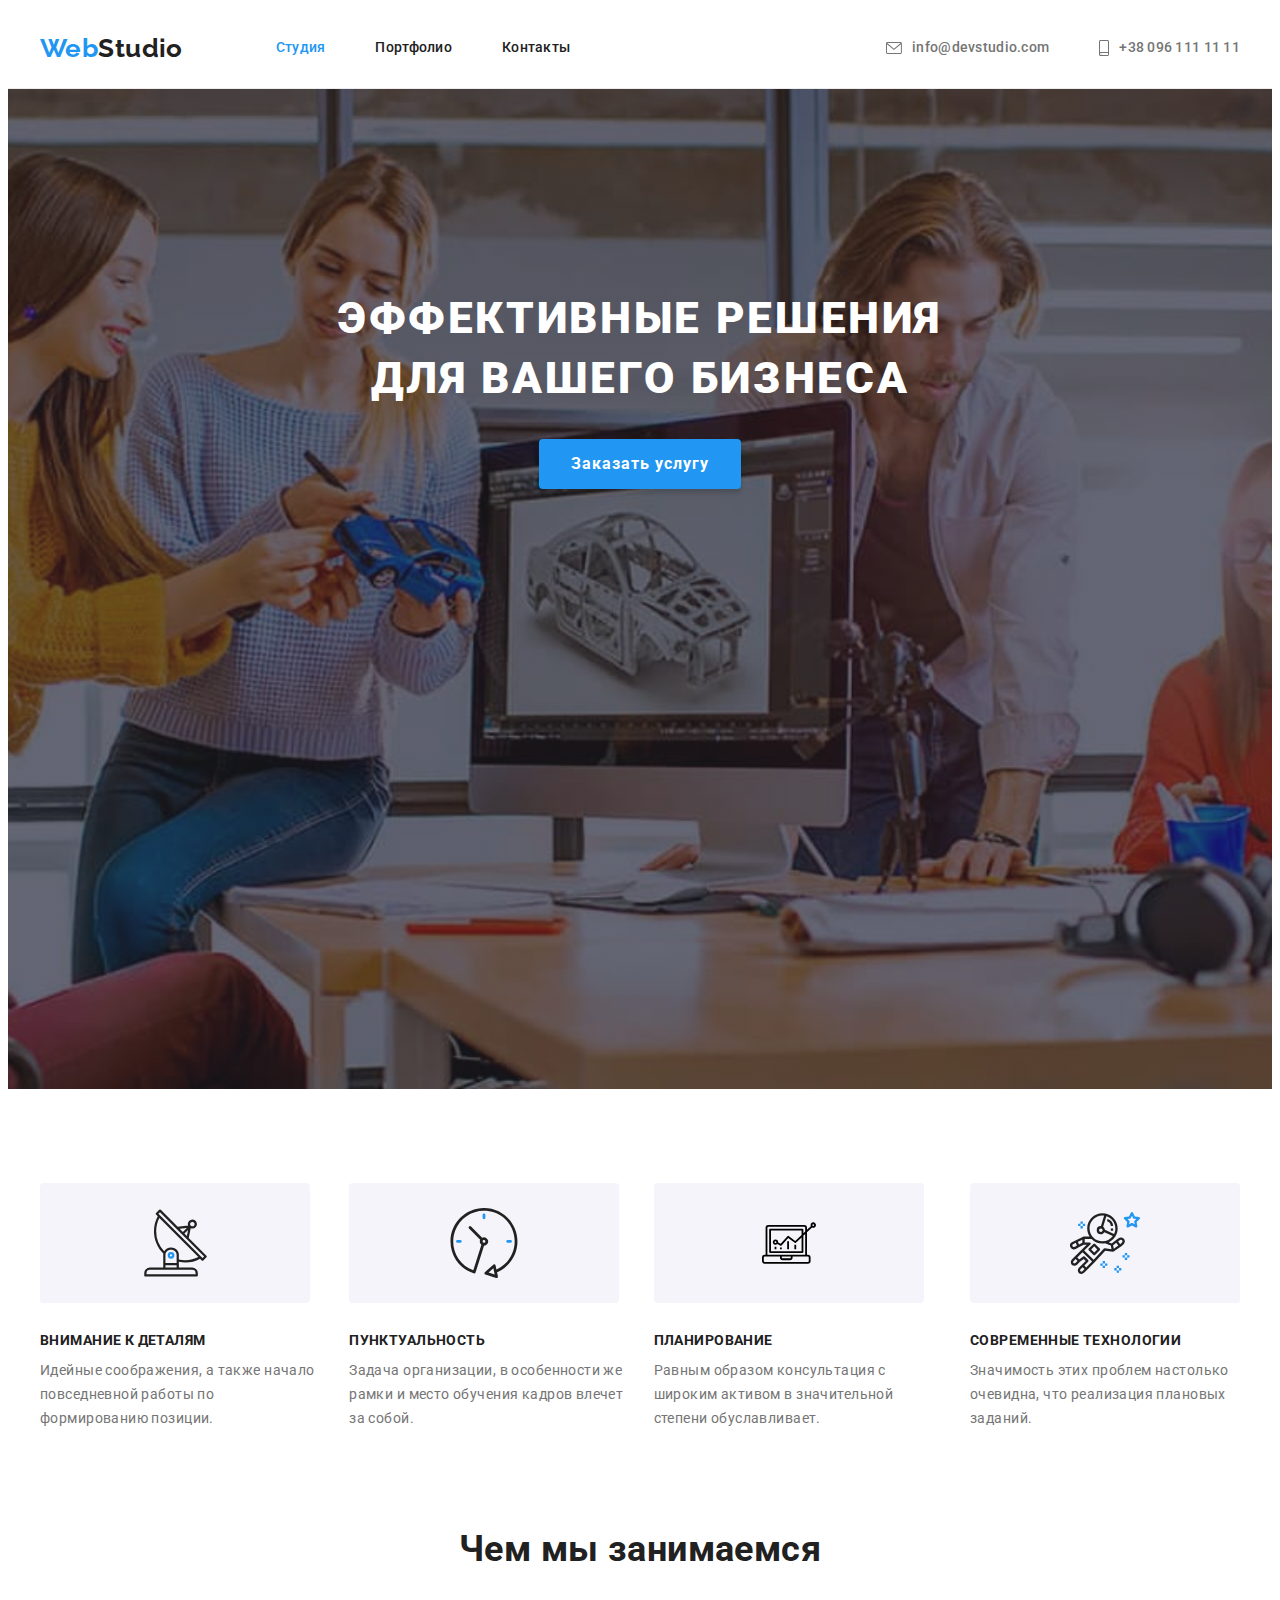
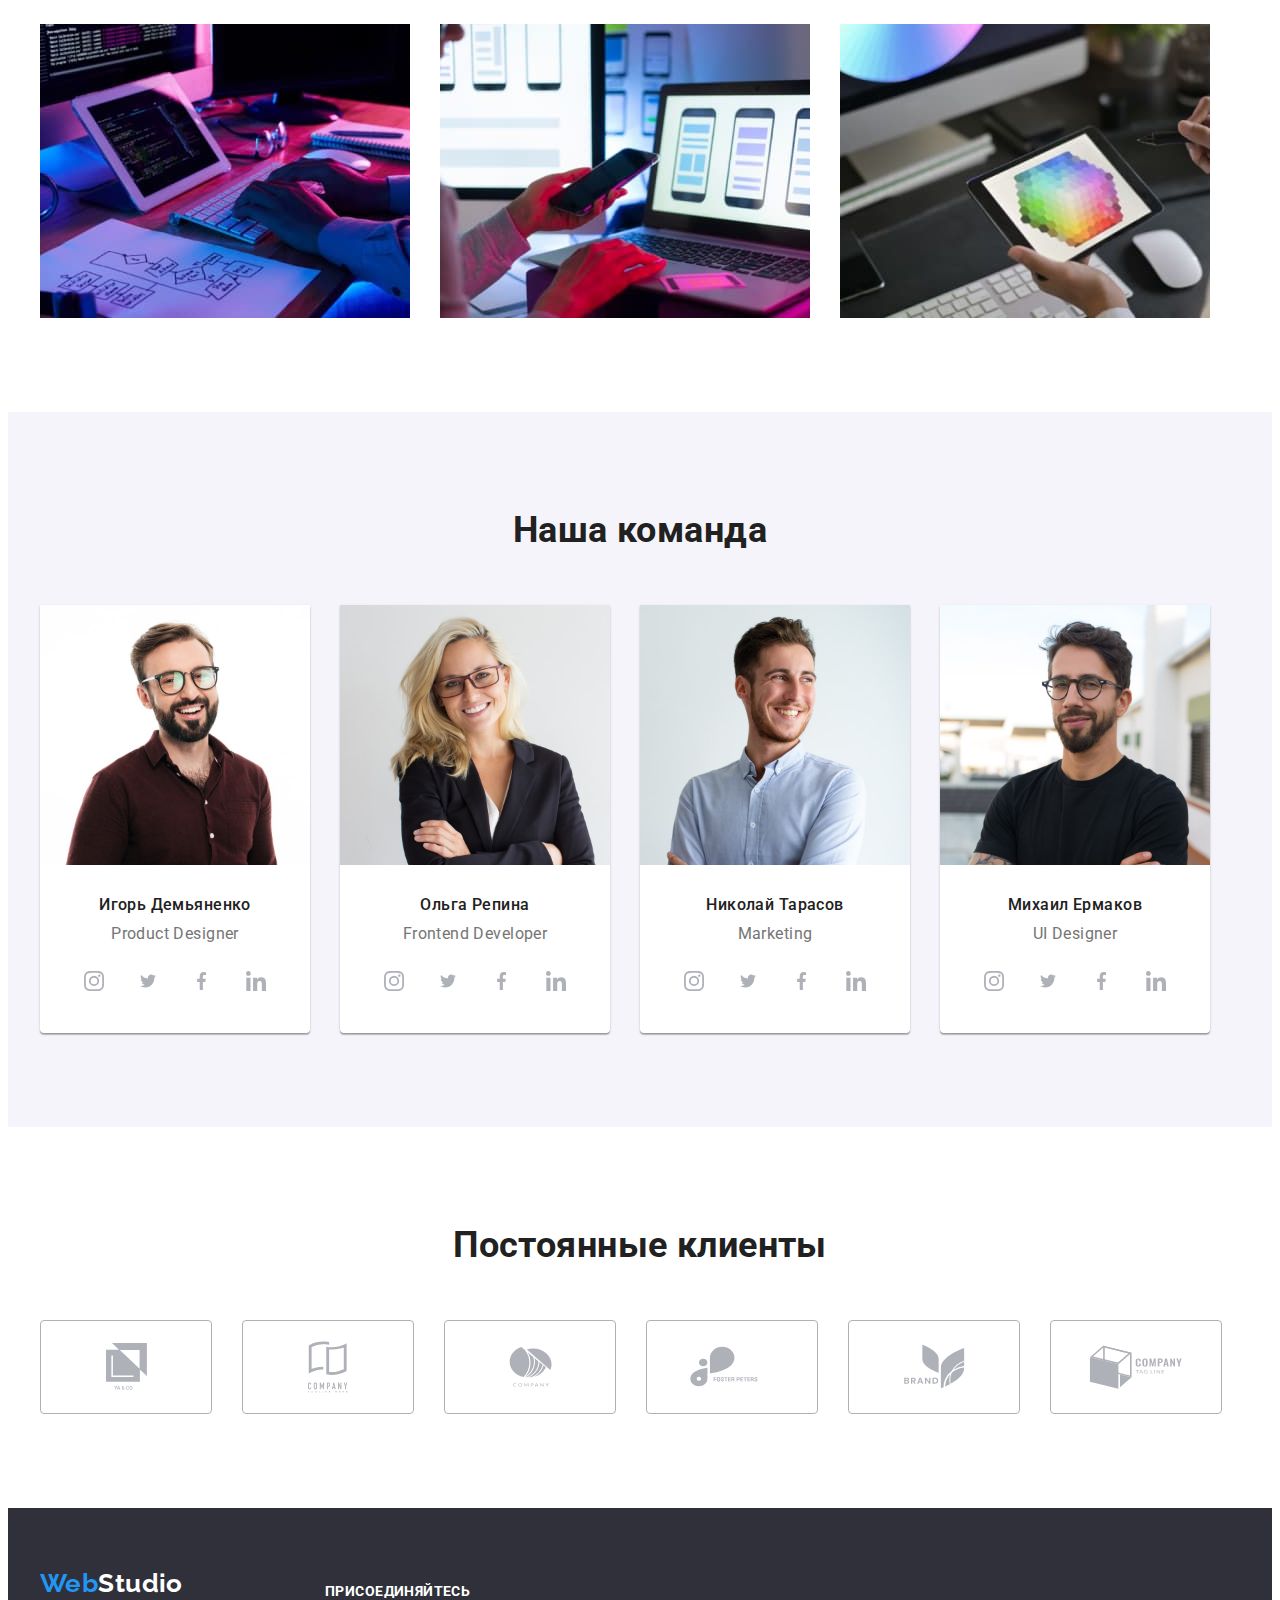
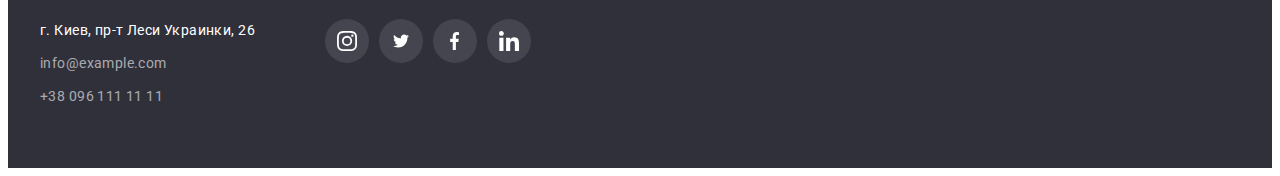
==== index.html @ 3f84166f "hw#4 done" ====
<!DOCTYPE html>
<html lang="ru">
  <head>
    <meta charset="UTF-8" />
    <meta http-equiv="X-UA-Compatible" content="IE=edge" />
    <meta name="viewport" content="width=device-width, initial-scale=1.0" />
    <link rel="preconnect" href="https://fonts.googleapis.com" />
    <link rel="preconnect" href="https://fonts.gstatic.com" crossorigin />
    <link
      href="https://fonts.googleapis.com/css2?family=Raleway:wght@700&family=Roboto:wght@400;500;700;900&display=swap"
      rel="stylesheet"
    />
    <link
      rel="stylesheet"
      href="https://cdnjs.cloudflare.com/ajax/libs/modern-normalize/1.1.0/modern-normalize.min.css"
      integrity="sha512-wpPYUAdjBVSE4KJnH1VR1HeZfpl1ub8YT/NKx4PuQ5NmX2tKuGu6U/JRp5y+Y8XG2tV+wKQpNHVUX03MfMFn9Q=="
      crossorigin="anonymous"
      referrerpolicy="no-referrer"
    />
    <link rel="stylesheet" href="./css/styles.css" />
    <title>WebStudio</title>
  </head>
  <body>
    <header class="header-page">
      <div class="container header-nav">
        <nav class="nav-page">
          <a class="logo link" href="./index.html"> <span class="accent">Web</span>Studio </a>
          <ul class="nav-item list">
            <li class="nav-inner">
              <a class="nav-link link current" href="./index.html"> Студия</a>
            </li>
            <li class="nav-inner">
              <a class="nav-link link" href="./portfolio.html"> Портфолио</a>
            </li>
            <li class="nav-inner">
              <a class="nav-link link" href="">Контакты</a>
            </li>
          </ul>
        </nav>
        <ul class="contacts list">
          <li class="contacts-item">
            <a class="contact-link link" href="mailto:info@devstudio.com">
              <svg width="16" height="12">
                <use href="./images/sprite.svg#icon-mail"></use>
              </svg>
              info@devstudio.com</a
            >
          </li>
          <li class="contacts-item">
            <a class="contact-link link" href="tel:+380961111111">
              <svg width="10" height="16">
                <use href="./images/sprite.svg#icon-smartphone"></use>
              </svg>
              +38 096 111 11 11</a
            >
          </li>
        </ul>
      </div>
    </header>

    <main>
      <!-- Hero -->
      <section class="hero overlay">
        <div class="container">
          <h1 class="hero-title">Эффективные решения для вашего бизнеса</h1>
          <button class="button hero-btn" type="button">Заказать услугу</button>
        </div>
      </section>

      <!-- Features -->
      <section class="features section">
        <div class="container">
          <h2 class="visually-hidden">Features</h2>
          <ul class="features-item list">
            <li class="features-inner">
              <div class="feature-box">
                <svg class="feature-icon" width="67" height="70">
                  <use href="./images/sprite.svg#icon-antenna"></use>
                </svg>
              </div>
              <h3 class="feature-name">Внимание к деталям</h3>
              <p class="feature-text">
                Идейные соображения, а также начало повседневной работы по формированию позиции.
              </p>
            </li>
            <li class="features-inner">
              <div class="feature-box">
                <svg class="feature-icon" width="70" height="70">
                  <use href="./images/sprite.svg#icon-clock"></use>
                </svg>
              </div>
              <h3 class="feature-name">Пунктуальность</h3>
              <p class="feature-text">
                Задача организации, в особенности же рамки и место обучения кадров влечет за собой.
              </p>
            </li>
            <li class="features-inner">
              <div class="feature-box">
                <svg class="feature-icon" width="70" height="54">
                  <use href="./images/sprite.svg#icon-diagram"></use>
                </svg>
              </div>
              <h3 class="feature-name">Планирование</h3>
              <p class="feature-text">
                Равным образом консультация с широким активом в значительной степени обуславливает.
              </p>
            </li>
            <li class="features-inner">
              <div class="feature-box">
                <svg class="feature-icon" width="70" height="70">
                  <use href="./images/sprite.svg#icon-astronaut"></use>
                </svg>
              </div>
              <h3 class="feature-name">Современные технологии</h3>
              <p class="feature-text">
                Значимость этих проблем настолько очевидна, что реализация плановых заданий.
              </p>
            </li>
          </ul>
        </div>
      </section>
      <!-- Work -->
      <section class="work section">
        <div class="container">
          <h2 class="work-title title-h2">Чем мы занимаемся</h2>
          <ul class="work-item list">
            <li class="work-inner">
              <img
                class="work-img"
                src="./images/we-do/1.jpg"
                width="370"
                height="294"
                alt="написвние кода"
              />
            </li>
            <li class="work-inner">
              <img
                class="work-img"
                src="./images/we-do/2.jpg"
                width="370"
                height="294"
                alt="мобильный дизайн"
              />
            </li>
            <li class="work-inner">
              <img
                class="work-img"
                src="./images/we-do/3.jpg"
                width="370"
                height="294"
                alt="цветовая палитра"
              />
            </li>
          </ul>
        </div>
      </section>

      <section class="team section">
        <div class="container">
          <h2 class="team-title title-h2">Наша команда</h2>
          <ul class="team-item list">
            <li class="team-inner">
              <img
                class="team-img"
                src="./images/our-team/1.jpg"
                width="270"
                alt="Игорь Демьяненко"
              />
              <div class="team-info">
                <h3 class="team-name">Игорь Демьяненко</h3>
                <p class="team-position">Product Designer</p>
                <ul class="team-social list">
                  <li class="social-item">
                    <a class="social-link link" aria-label="instagram" href="">
                      <svg class="social-icon" width="20" height="20">
                        <use href="./images/sprite.svg#icon-instagram"></use>
                      </svg>
                      <span class="visually-hidden">instagram</span>
                    </a>
                  </li>
                  <li class="social-item">
                    <a class="social-link link" aria-label="twitter" href="">
                      <svg class="social-icon" width="20" height="16">
                        <use href="./images/sprite.svg#icon-twitter"></use>
                      </svg>
                      <span class="visually-hidden">twitter</span>
                    </a>
                  </li>
                  <li class="social-item">
                    <a class="social-link link" aria-label="facebook" href="">
                      <svg class="social-icon" width="10" height="20">
                        <use href="./images/sprite.svg#icon-facebook"></use>
                      </svg>
                      <span class="visually-hidden">facebook</span>
                    </a>
                  </li>
                  <li class="social-item">
                    <a class="social-link link" aria-label="linkedin" href="">
                      <svg class="social-icon" width="20" height="20">
                        <use href="./images/sprite.svg#icon-linkedin"></use>
                      </svg>
                      <span class="visually-hidden">linkedin</span>
                    </a>
                  </li>
                </ul>
              </div>
            </li>
            <li class="team-inner">
              <img class="team-img" src="./images/our-team/2.jpg" width="270" alt="Ольга Репина" />
              <div class="team-info">
                <h3 class="team-name">Ольга Репина</h3>
                <p class="team-position">Frontend Developer</p>
                <ul class="team-social list">
                  <li class="social-item">
                    <a class="social-link link" aria-label="instagram" href="">
                      <svg class="social-icon" width="20" height="20">
                        <use href="./images/sprite.svg#icon-instagram"></use>
                      </svg>
                      <span class="visually-hidden">instagram</span>
                    </a>
                  </li>
                  <li class="social-item">
                    <a class="social-link link" aria-label="twitter" href="">
                      <svg class="social-icon" width="20" height="16">
                        <use href="./images/sprite.svg#icon-twitter"></use>
                      </svg>
                      <span class="visually-hidden">twitter</span>
                    </a>
                  </li>
                  <li class="social-item">
                    <a class="social-link link" aria-label="facebook" href="">
                      <svg class="social-icon" width="10" height="20">
                        <use href="./images/sprite.svg#icon-facebook"></use>
                      </svg>
                      <span class="visually-hidden">facebook</span>
                    </a>
                  </li>
                  <li class="social-item">
                    <a class="social-link link" aria-label="linkedin" href="">
                      <svg class="social-icon" width="20" height="20">
                        <use href="./images/sprite.svg#icon-linkedin"></use>
                      </svg>
                      <span class="visually-hidden">linkedin</span>
                    </a>
                  </li>
                </ul>
              </div>
            </li>
            <li class="team-inner">
              <img
                class="team-img"
                src="./images/our-team/3.jpg"
                width="270"
                alt="Николай Тарасов"
              />
              <div class="team-info">
                <h3 class="team-name">Николай Тарасов</h3>
                <p class="team-position">Marketing</p>
                <ul class="team-social list">
                  <li class="social-item">
                    <a class="social-link link" aria-label="instagram" href="">
                      <svg class="social-icon" width="20" height="20">
                        <use href="./images/sprite.svg#icon-instagram"></use>
                      </svg>
                      <span class="visually-hidden">instagram</span>
                    </a>
                  </li>
                  <li class="social-item">
                    <a class="social-link link" aria-label="twitter" href="">
                      <svg class="social-icon" width="20" height="16">
                        <use href="./images/sprite.svg#icon-twitter"></use>
                      </svg>
                      <span class="visually-hidden">twitter</span>
                    </a>
                  </li>
                  <li class="social-item">
                    <a class="social-link link" aria-label="facebook" href="">
                      <svg class="social-icon" width="10" height="20">
                        <use href="./images/sprite.svg#icon-facebook"></use>
                      </svg>
                      <span class="visually-hidden">facebook</span>
                    </a>
                  </li>
                  <li class="social-item">
                    <a class="social-link link" aria-label="linkedin" href="">
                      <svg class="social-icon" width="20" height="20">
                        <use href="./images/sprite.svg#icon-linkedin"></use>
                      </svg>
                      <span class="visually-hidden">linkedin</span>
                    </a>
                  </li>
                </ul>
              </div>
            </li>
            <li class="team-inner">
              <img
                class="team-img"
                src="./images/our-team/4.jpg"
                width="270"
                alt="Михаил Ермаков"
              />
              <div class="team-info">
                <h3 class="team-name">Михаил Ермаков</h3>
                <p class="team-position">UI Designer</p>
                <ul class="team-social list">
                  <li class="social-item">
                    <a class="social-link link" aria-label="instagram" href="">
                      <svg class="social-icon" width="20" height="20">
                        <use href="./images/sprite.svg#icon-instagram"></use>
                      </svg>
                      <span class="visually-hidden">instagram</span>
                    </a>
                  </li>
                  <li class="social-item">
                    <a class="social-link link" aria-label="twitter" href="">
                      <svg class="social-icon" width="20" height="16">
                        <use href="./images/sprite.svg#icon-twitter"></use>
                      </svg>
                      <span class="visually-hidden">twitter</span>
                    </a>
                  </li>
                  <li class="social-item">
                    <a class="social-link link" aria-label="facebook" href="">
                      <svg class="social-icon" width="10" height="20">
                        <use href="./images/sprite.svg#icon-facebook"></use>
                      </svg>
                      <span class="visually-hidden">facebook</span>
                    </a>
                  </li>
                  <li class="social-item">
                    <a class="social-link link" aria-label="linkedin" href="">
                      <svg class="social-icon" width="20" height="20">
                        <use href="./images/sprite.svg#icon-linkedin"></use>
                      </svg>
                      <span class="visually-hidden">linkedin</span>
                    </a>
                  </li>
                </ul>
              </div>
            </li>
          </ul>
        </div>
      </section>
      <section class="section">
        <div class="container">
          <h2 class="client-title title-h2">Постоянные клиенты</h2>
          <ul class="client-list list">
            <li class="client-item">
              <a class="client-link" href="">
                <svg class="client-icon" width="41" height="47">
                  <use href="./images/sprite.svg#icon-group-1"></use>
                </svg>
              </a>
            </li>
            <li class="client-item">
              <a class="client-link" href="">
                <svg class="client-icon" width="40" height="52">
                  <use href="./images/sprite.svg#icon-group-2"></use>
                </svg>
              </a>
            </li>
            <li class="client-item">
              <a class="client-link" href="">
                <svg class="client-icon" width="43" height="41">
                  <use href="./images/sprite.svg#icon-group-3"></use>
                </svg>
              </a>
            </li>
            <li class="client-item">
              <a class="client-link" href="">
                <svg class="client-icon" width="88" height="41">
                  <use href="./images/sprite.svg#icon-group-4"></use>
                </svg>
              </a>
            </li>
            <li class="client-item">
              <a class="client-link" href="">
                <svg class="client-icon" width="63" height="45">
                  <use href="./images/sprite.svg#icon-group-5"></use>
                </svg>
              </a>
            </li>
            <li class="client-item">
              <a class="client-link" href="">
                <svg class="client-icon" width="94" height="44">
                  <use href="./images/sprite.svg#icon-group-6"></use>
                </svg>
              </a>
            </li>
          </ul>
        </div>
        <a href=""></a>
      </section>
    </main>

    <footer class="footer-page">
      <div class="container footer-item">
        <h2 class="visually-hidden">Contacts</h2>
        <div class="footer-address">
          <a class="logo logo-footer link" href="/"> <span class="accent">Web</span>Studio </a>
          <address class="address-page">
            <ul class="address-item list">
              <li class="address-inner">
                <a
                  class="address-building link"
                  href="https://goo.gl/maps/JCj7jRZ64n47ZgnA9"
                  target="_blank"
                  rel="nofollow noopener noreferrer"
                  >г. Киев, пр-т Леси Украинки, 26</a
                >
              </li>
              <li class="address-inner">
                <a class="address-mail link" href="mailto:info@example.com">info@example.com</a>
              </li>
              <li class="address-inner">
                <a class="address-tel link" href="tel:+380961111111">+38 096 111 11 11</a>
              </li>
            </ul>
          </address>
        </div>
        <div class="footer-social">
          <h3 class="footer-subtitle">Присоединяйтесь</h3>
          <ul class="footer-social-list list">
            <li class="footer-social-item">
              <a class="footer-social-link link" aria-label="instagram" href="">
                <svg class="footer-social-icon" width="20" height="20">
                  <use href="./images/sprite.svg#icon-instagram"></use>
                </svg>
                <span class="visually-hidden">instagram</span>
              </a>
            </li>
            <li class="footer-social-item">
              <a class="footer-social-link link" aria-label="twitter" href="">
                <svg class="footer-social-icon" width="20" height="16">
                  <use href="./images/sprite.svg#icon-twitter"></use>
                </svg>
                <span class="visually-hidden">twitter</span>
              </a>
            </li>
            <li class="footer-social-item">
              <a class="footer-social-link link" aria-label="facebook" href="">
                <svg class="footer-social-icon" width="10" height="20">
                  <use href="./images/sprite.svg#icon-facebook"></use>
                </svg>
                <span class="visually-hidden">facebook</span>
              </a>
            </li>
            <li class="footer-social-item">
              <a class="footer-social-link link" aria-label="linkedin" href="">
                <svg class="footer-social-icon" width="20" height="20">
                  <use href="./images/sprite.svg#icon-linkedin"></use>
                </svg>
                <span class="visually-hidden">linkedin</span>
              </a>
            </li>
          </ul>
        </div>
      </div>
    </footer>
  </body>
</html>
---- css/styles.css ----
/* font-family: 'Raleway',
 sans-serif;

 */
 :root {
     --primary-text-color: #212121;
     --second-text-color: #ffffff;
     --third-text-color: #757575;
     --accent-color: #2196f3;
     --primary-bgr-color: #ffffff;
     --secondary-bgr-color: #2f303a;
     --third-bgr-color: #f5f4fa;
     --button-hover-color: #188ce8;
     --footer-text-color: rgba(255, 255, 255, 0.6);
     --box-shadow-color: rgba(0, 0, 0, 0.15);
     --header-border-color: #ececec;
     --primary-icon-fill: #AFB1B8;
     --secondary-icon-fill: #ffffff;
     --footer-icon-bg: rgba(255, 255, 255, 0.1);
 }
body {
  font-family: 'Roboto', sans-serif;
  color: var(--primary-text-color);
  letter-spacing: 0.03em;
  background-color: var(--primary-bgr-color);
  font-size: 14px;
}

/* Utilities */
ul,
h1,
h2,
h3,
p {
  margin: 0;
}

img {
  display: block;
  width: 100%;
  height: auto;
}

address {
  font-style: normal;
}
.section {
  padding-top: 94px;
  padding-bottom: 94px;
}

.link {
  text-decoration: none;
  color: inherit;

}
.list {
  list-style: none;
  padding-left: 0;
  margin: 0;
}

.visually-hidden {
  position: absolute;
  width: 1px;
  height: 1px;
  margin: -1px;
  border: 0;
  padding: 0;

  white-space: nowrap;
  clip-path: inset(100%);
  clip: rect(0 0 0 0);
  overflow: hidden;
}
.current {
  color: var(--accent-color);
}
.title-h2 {
    font-weight: 700;
    font-size: 36px;
    line-height: 1.36;
    text-align: center;
    margin-bottom: 50px;
    
}

/* Container */

.container {
  max-width: 1200px;
  padding: 0 15px;
  margin: 0 auto;
  /* outline: 2px solid tomato; */
}

/* Header */
.header-page {
  border-bottom: 1px solid var(--header-border-color);
 
}
.header-nav {
  display: flex;
  align-items: center;
}

.logo {
  align-items: center;
  display: flex;

  font-family: 'Raleway';
  font-weight: 700;
  font-size: 26px;
  line-height: 1.19;
  color: inherit;
}

.logo .accent,
.nav-link .accent {
  color: var(--accent-color);
}
.nav-page {
  display: flex;
}
.nav-item {
  display: flex;
  margin-left: 93px;
}

/* .nav-inner:not(:last-child){
    margin-right: 50px;
} */

.nav-inner + .nav-inner {
  margin-left: 50px;
}

.nav-link {
  display: block;
  padding: 32px 0;
}

.nav-page .nav-link,
.contact-link {
  font-weight: 500;
  font-size: 14px;
  line-height: 1.14;
  letter-spacing: 0.02em;
}
.contacts {
  display: flex;
  margin-left: auto;
  color: inherit;
}

.contact-link {
    display: flex;
    align-items: center;
    color: var(--third-text-color);
    padding: 32px 0;
    fill: var(--third-text-color);
}
.contact-link>svg{
    margin-right: 10px;
}



.contacts-item+.contacts-item {
    margin-left: 50px;
}

.nav-link:hover,
.contact-link:hover,
.nav-link:focus,
.contact-link:focus {
  color: var(--accent-color);
  fill: var(--accent-color) ;
}



/* Main */

/* Hero */
.overlay {
    max-width: 1600px;
    height: 600px;
    margin: 0 auto;
    background-image:
    linear-gradient(to right,
    rgba(47, 48, 58, 0.4),
    rgba(47, 48, 58, 0.4)), 
    url(../images/Img.jpg);
    background-repeat: no-repeat;
    background-size: cover;
    background-position: center;
}

.hero {
  background-color: var(--secondary-bgr-color);
  text-align: center;
  padding: 200px 0;

  
}

.hero-title {
  font-weight: 900;
  font-size: 44px;
  line-height: 1.36;
  width: 696px;
  margin: 0 auto 30px auto;
  letter-spacing: 0.06em;
  text-transform: uppercase;

  color: var(--second-text-color);
}
/* Button */

.button {
  border-radius: 4px;
  border: none;
  font-size: 16px;

  font-family: inherit;
  cursor: pointer;
  text-align: center;
}

.hero-btn {
  color: var(--second-text-color);
  background: var(--accent-color);

  font-weight: 700;
  letter-spacing: 0.06em;
  line-height: 1.88;
  box-shadow: 0px 4px 4px var(--box-shadow-color);
  padding: 10px 32px;
  min-width: 200px;
}

.portfolio-btn {
  color: var(--primary-text-color);
  background: var(--third-bgr-color);

  font-weight: 500;
  line-height: 1.62;
  letter-spacing: 0.03em;
  padding: 6px 22px;
}

.portfolio-btn:hover,
.portfolio-btn:focus {
  background-color: var(--accent-color);
  color: var(--second-text-color);
}

.hero-btn:hover,
.hero-btn:focus {
  background-color: var(--button-hover-color);
}

/* Features */

.features-item {
  display: flex;
}
.features-inner {
    width: calc((100%-30 * 3) / 4);
    margin-right: 30px;
}

.features-inner:nth-child(4n) {
    margin-right: 0;
}

/* .features-inner:last-child{
        margin-right: 0;
   } */
.feature-box {
    display: flex;
    width: 270px;
    height: 120px;
    background-color: var(--third-bgr-color);
    border-radius: 4px;
    margin-bottom: 30px;
}

.feature-icon {
    margin: auto;
    display: block;

}

.feature-name {
    font-weight: 700;
    font-size: 14px;
    line-height: 1.14;
    text-transform: uppercase;
    margin-bottom: 10px;
}

.feature-text {
    font-size: 14px;
    line-height: 1.71;
    color: var(--third-text-color);
}
/* Work */
.work {
  padding-top: 0;
}

.work-item {
  display: flex;
}
.work-inner {
  width: calc((100%-30 * 2) / 3);
  margin-right: 30px;
}
/* .work-inner {
       width: 33.3333%;
       margin-right: 30px;
   } */
/* .work-inner:nth-child(3n) {
       margin-right: 0;
   } */
.work-inner:last-child {
  margin-right: 0;
}

/* Team */

.team {
  background-color: var(--third-bgr-color);
  text-align: center;
}

.team-item {
  display: flex;
}
.team-inner {
  width: 270px;
  margin-right: 30px;
  background-color: var(--primary-bgr-color);

  box-shadow: 0px 1px 3px rgba(0, 0, 0, 0.12), 0px 1px 1px rgba(0, 0, 0, 0.14),
    0px 2px 1px rgba(0, 0, 0, 0.2);
  border-radius: 0px 0px 4px 4px;
}

.team-inner:nth-child(4n) {
  margin-right: 0;
}
.team-info {
  padding: 30px 0;
}

.team-name {
  font-weight: 500;
  font-size: 16px;
  line-height: 1.19;
  margin-bottom: 10px;
}

.team-position {
  font-size: 16px;
  line-height: 1.19;
  color: var(--third-text-color);
  margin-bottom: 16px;
}

/* Team Social */

.team-social{
    display: flex;
    padding:0 32px;
    
}
.social-item+.social-item {
    margin-left: 10px;
}

.social-link {
    display: flex;
    width: 44px;
    height: 44px;
    border-radius: 50px;
    fill: var(--primary-icon-fill);
}

.social-icon {
    margin: auto;

}

.social-link:hover,
.social-link:focus {
    background-color: var(--accent-color);
    fill: var(--secondary-icon-fill);
}


/* Clients */

.client-list {
    display: flex;
}

.client-item {
    display: flex;
}

.client-item+.client-item {
    margin-left: 30px;
}

.client-link {
    display: flex;
    width: 170px;
    height: 92px;
    border: 1px solid #AFB1B8;
    border-radius: 4px;
    fill: var(--primary-icon-fill);
}

.client-icon {
    margin: auto;
}

.client-link:hover,
.client-link:focus {
    border-color: var(--accent-color);
    fill: var(--accent-color);
}
/* portfolio */

/* Filters
   ========================== */

.filter-item {
  display: flex;
  justify-content: center;
  margin-bottom: 50px;
}

.filter-inner {
  margin-right: 8px;
}
.filter-inner:last-child {
  margin-right: 0;
}

/* Projects */
.project-item {
  display: flex;
  flex-wrap: wrap;

  margin: -15px;
}

.project-inner {
  width: 370px;
  margin: 15px;

  /* margin-right: 30px;
        margin-bottom: 30px; */
}

/* .project-inner:nth-child(3n){
        margin-right: 0;
    }
    .project-inner:nth-last-child(-n + 3) {
        margin-bottom: 0;
    } */

.project-inner .link {
  color: var(--primary-text-color);
}
.project-box {
  border: 1px solid #eeeeee;
  border-top: none;
  padding: 20px 24px;
}

.project-name {
  font-weight: 700;
  font-size: 18px;
  line-height: 2;
  letter-spacing: 0.06em;
  margin-bottom: 4px;
}
.project-text {
  font-size: 16px;
  line-height: 1.88;
  color: var(--third-text-color);
}

/* Footer */
.footer-page {
   
  background-color: var(--secondary-bgr-color);
  padding: 60px 0;
}
.footer-item{
    display: flex;
}
.footer-address{
    margin-right: 70px;
}

.logo-footer {
  color: var(--second-text-color);
  margin-bottom: 20px;
}

.address-building,
.address-mail,
.address-tel {
  line-height: 1.71;
  color: var(--footer-text-color);
  margin-bottom: 9px;
  display: block;
}
.address-tel {
  margin-bottom: 0;
}
.address-building {
  color: var(--second-text-color);
}
.address-inner a:hover,
.address-inner a:focus {
  color: var(--accent-color);
}

.footer-social{
    padding-top: 15px;
}

.footer-subtitle {
    font-weight: 700;
    font-size: 14px;
    line-height: 1, 14;
    text-transform: uppercase;
    color: var(--second-text-color);
    margin-bottom: 20px;
}
.footer-social-list{
    display: flex;
}
.footer-social-item+.footer-social-item{
    margin-left: 10px;
}
.footer-social-link {
    display: flex;
    width: 44px;
    height: 44px;
    background-color: var(--footer-icon-bg);
    border-radius: 50%;
    fill: var(--secondary-icon-fill);
}
.footer-social-icon{
    margin: auto;
}
.footer-social-link:hover,
.footer-social-link:focus{
    background-color: var(--accent-color);
}
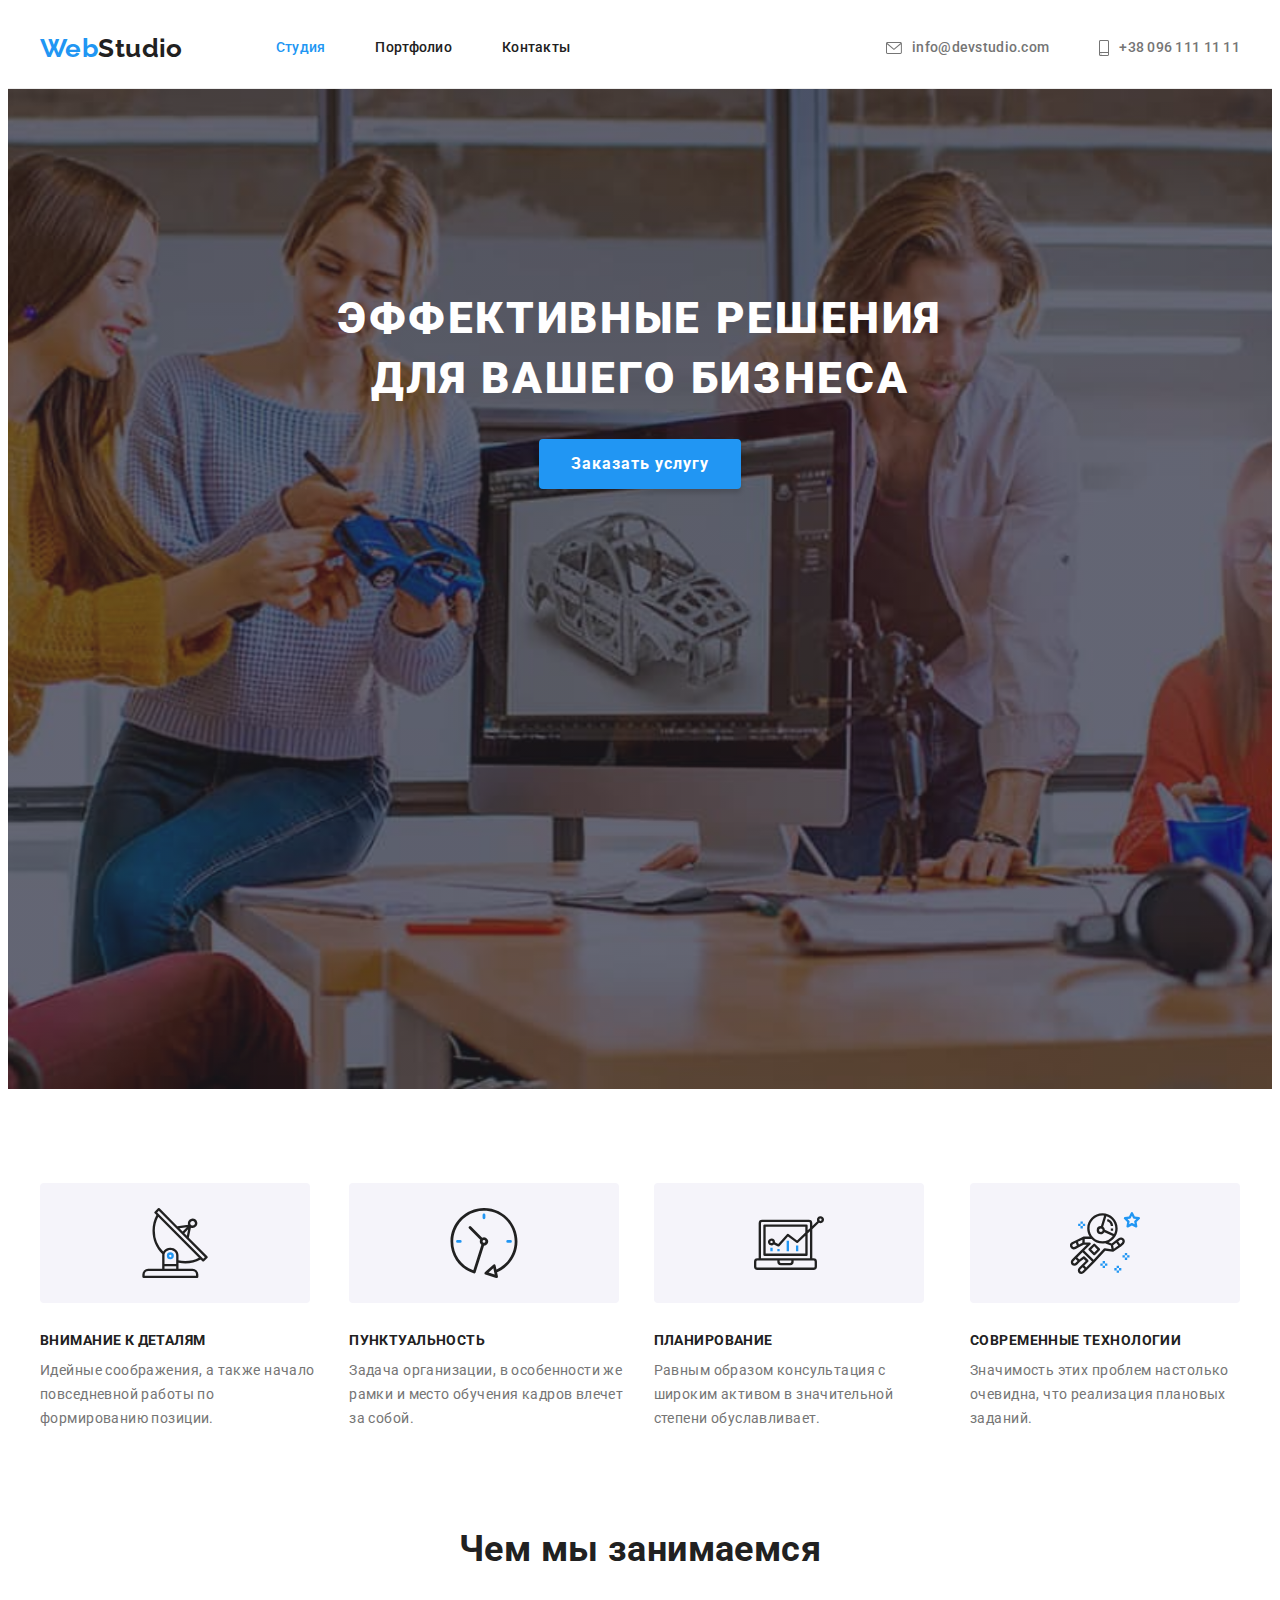
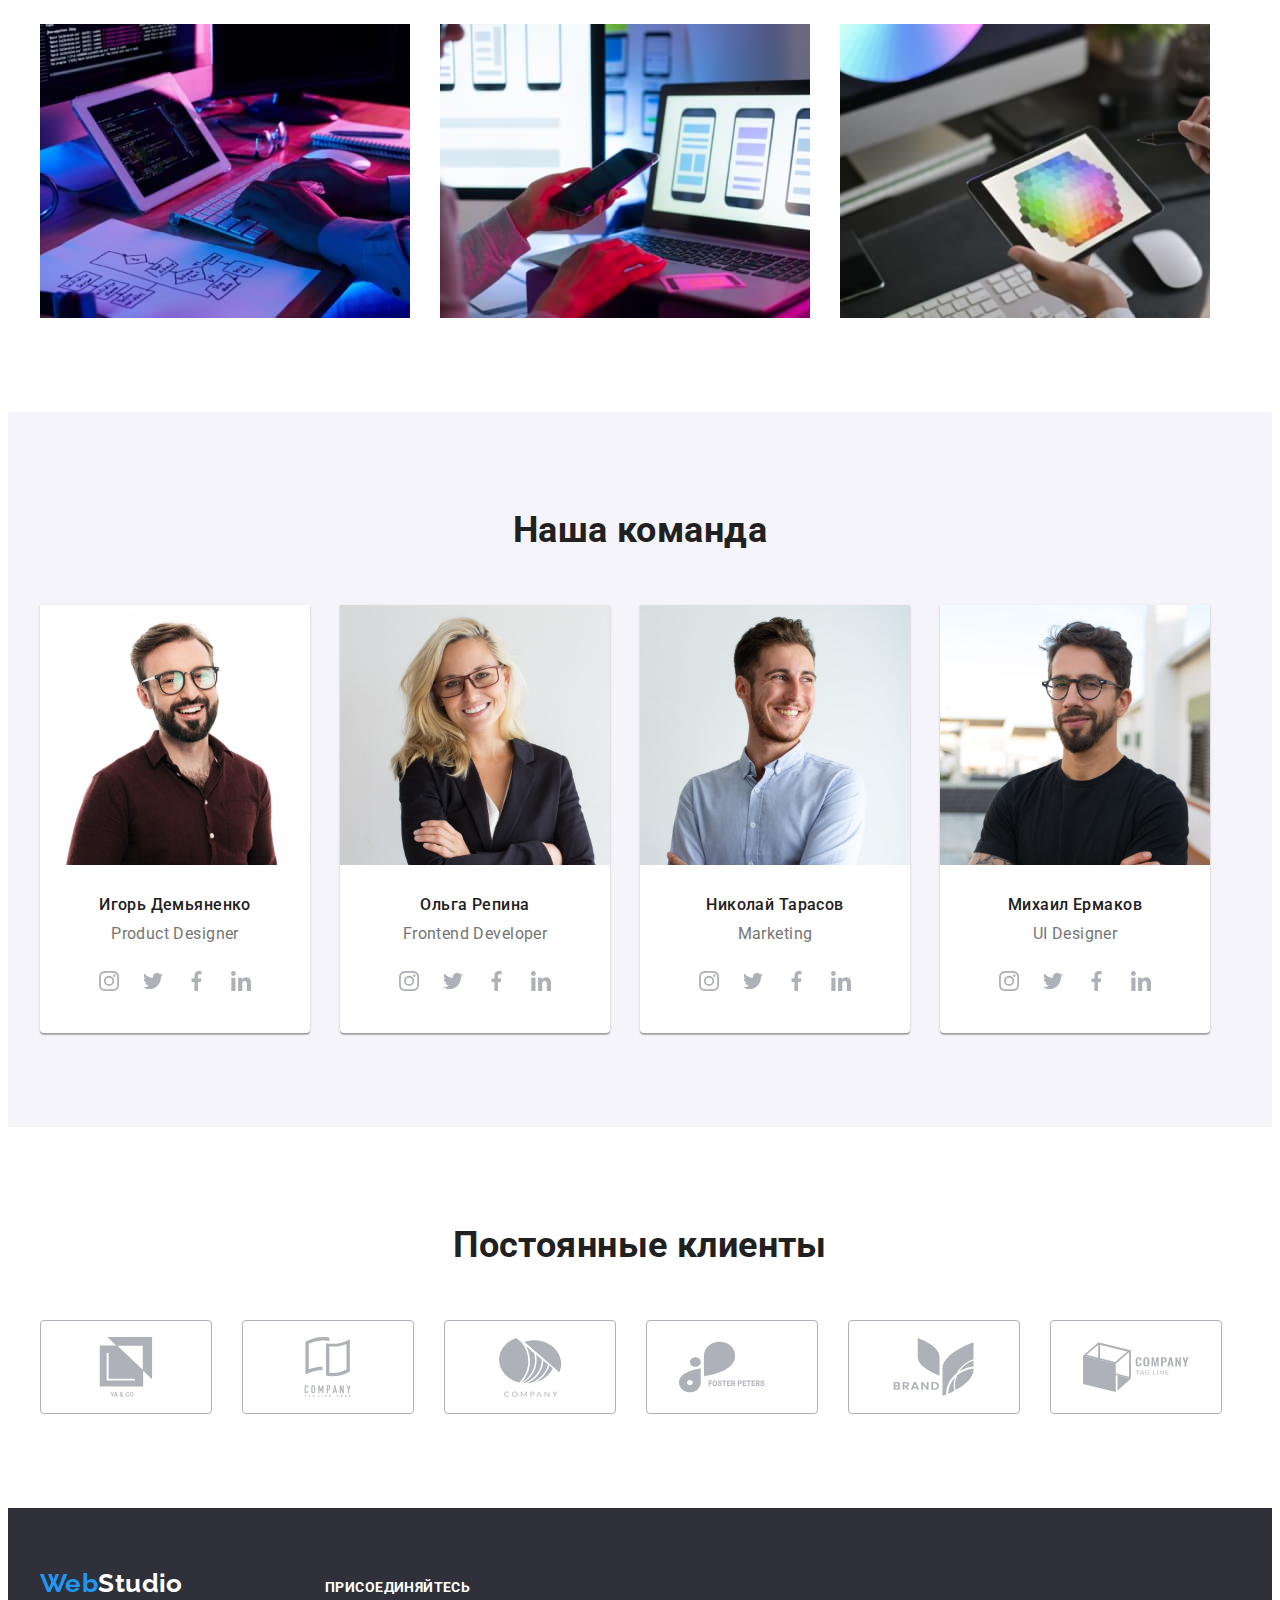
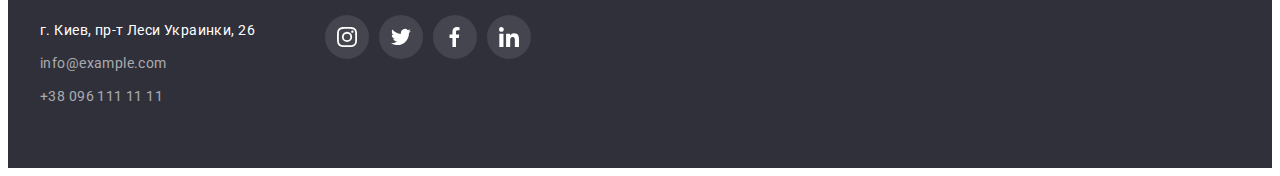
==== commit ddb7a23a: "исправил ошибки" ====
--- a/index.html
+++ b/index.html
@@ -41,7 +41,7 @@
           <li class="contacts-item">
             <a class="contact-link link" href="mailto:info@devstudio.com">
               <svg width="16" height="12">
-                <use href="./images/sprite.svg#icon-mail"></use>
+                <use href="./images/icons.svg#icon-mail"></use>
               </svg>
               info@devstudio.com</a
             >
@@ -49,7 +49,7 @@
           <li class="contacts-item">
             <a class="contact-link link" href="tel:+380961111111">
               <svg width="10" height="16">
-                <use href="./images/sprite.svg#icon-smartphone"></use>
+                <use href="./images/icons.svg#icon-smartphone"></use>
               </svg>
               +38 096 111 11 11</a
             >
@@ -74,8 +74,8 @@
           <ul class="features-item list">
             <li class="features-inner">
               <div class="feature-box">
-                <svg class="feature-icon" width="67" height="70">
-                  <use href="./images/sprite.svg#icon-antenna"></use>
+                <svg class="feature-icon" width="70" height="70">
+                  <use href="./images/icons.svg#icon-antenna"></use>
                 </svg>
               </div>
               <h3 class="feature-name">Внимание к деталям</h3>
@@ -86,7 +86,7 @@
             <li class="features-inner">
               <div class="feature-box">
                 <svg class="feature-icon" width="70" height="70">
-                  <use href="./images/sprite.svg#icon-clock"></use>
+                  <use href="./images/icons.svg#icon-clock"></use>
                 </svg>
               </div>
               <h3 class="feature-name">Пунктуальность</h3>
@@ -96,8 +96,8 @@
             </li>
             <li class="features-inner">
               <div class="feature-box">
-                <svg class="feature-icon" width="70" height="54">
-                  <use href="./images/sprite.svg#icon-diagram"></use>
+                <svg class="feature-icon" width="70" height="70">
+                  <use href="./images/icons.svg#icon-diagram"></use>
                 </svg>
               </div>
               <h3 class="feature-name">Планирование</h3>
@@ -108,7 +108,7 @@
             <li class="features-inner">
               <div class="feature-box">
                 <svg class="feature-icon" width="70" height="70">
-                  <use href="./images/sprite.svg#icon-astronaut"></use>
+                  <use href="./images/icons.svg#icon-astronaut"></use>
                 </svg>
               </div>
               <h3 class="feature-name">Современные технологии</h3>
@@ -154,7 +154,7 @@
           </ul>
         </div>
       </section>
-
+      <!-- Team -->
       <section class="team section">
         <div class="container">
           <h2 class="team-title title-h2">Наша команда</h2>
@@ -173,23 +173,23 @@
                   <li class="social-item">
                     <a class="social-link link" aria-label="instagram" href="">
                       <svg class="social-icon" width="20" height="20">
-                        <use href="./images/sprite.svg#icon-instagram"></use>
+                        <use href="./images/icons.svg#icon-instagram"></use>
                       </svg>
                       <span class="visually-hidden">instagram</span>
                     </a>
                   </li>
                   <li class="social-item">
                     <a class="social-link link" aria-label="twitter" href="">
-                      <svg class="social-icon" width="20" height="16">
-                        <use href="./images/sprite.svg#icon-twitter"></use>
+                      <svg class="social-icon" width="20" height="20">
+                        <use href="./images/icons.svg#icon-twitter"></use>
                       </svg>
                       <span class="visually-hidden">twitter</span>
                     </a>
                   </li>
                   <li class="social-item">
                     <a class="social-link link" aria-label="facebook" href="">
-                      <svg class="social-icon" width="10" height="20">
-                        <use href="./images/sprite.svg#icon-facebook"></use>
+                      <svg class="social-icon" width="20" height="20">
+                        <use href="./images/icons.svg#icon-facebook"></use>
                       </svg>
                       <span class="visually-hidden">facebook</span>
                     </a>
@@ -197,7 +197,7 @@
                   <li class="social-item">
                     <a class="social-link link" aria-label="linkedin" href="">
                       <svg class="social-icon" width="20" height="20">
-                        <use href="./images/sprite.svg#icon-linkedin"></use>
+                        <use href="./images/icons.svg#icon-linkedin"></use>
                       </svg>
                       <span class="visually-hidden">linkedin</span>
                     </a>
@@ -214,23 +214,23 @@
                   <li class="social-item">
                     <a class="social-link link" aria-label="instagram" href="">
                       <svg class="social-icon" width="20" height="20">
-                        <use href="./images/sprite.svg#icon-instagram"></use>
+                        <use href="./images/icons.svg#icon-instagram"></use>
                       </svg>
                       <span class="visually-hidden">instagram</span>
                     </a>
                   </li>
                   <li class="social-item">
                     <a class="social-link link" aria-label="twitter" href="">
-                      <svg class="social-icon" width="20" height="16">
-                        <use href="./images/sprite.svg#icon-twitter"></use>
+                      <svg class="social-icon" width="20" height="">
+                        <use href="./images/icons.svg#icon-twitter"></use>
                       </svg>
                       <span class="visually-hidden">twitter</span>
                     </a>
                   </li>
                   <li class="social-item">
                     <a class="social-link link" aria-label="facebook" href="">
-                      <svg class="social-icon" width="10" height="20">
-                        <use href="./images/sprite.svg#icon-facebook"></use>
+                      <svg class="social-icon" width="" height="20">
+                        <use href="./images/icons.svg#icon-facebook"></use>
                       </svg>
                       <span class="visually-hidden">facebook</span>
                     </a>
@@ -238,7 +238,7 @@
                   <li class="social-item">
                     <a class="social-link link" aria-label="linkedin" href="">
                       <svg class="social-icon" width="20" height="20">
-                        <use href="./images/sprite.svg#icon-linkedin"></use>
+                        <use href="./images/icons.svg#icon-linkedin"></use>
                       </svg>
                       <span class="visually-hidden">linkedin</span>
                     </a>
@@ -260,23 +260,23 @@
                   <li class="social-item">
                     <a class="social-link link" aria-label="instagram" href="">
                       <svg class="social-icon" width="20" height="20">
-                        <use href="./images/sprite.svg#icon-instagram"></use>
+                        <use href="./images/icons.svg#icon-instagram"></use>
                       </svg>
                       <span class="visually-hidden">instagram</span>
                     </a>
                   </li>
                   <li class="social-item">
                     <a class="social-link link" aria-label="twitter" href="">
-                      <svg class="social-icon" width="20" height="16">
-                        <use href="./images/sprite.svg#icon-twitter"></use>
+                      <svg class="social-icon" width="20" height="20">
+                        <use href="./images/icons.svg#icon-twitter"></use>
                       </svg>
                       <span class="visually-hidden">twitter</span>
                     </a>
                   </li>
                   <li class="social-item">
                     <a class="social-link link" aria-label="facebook" href="">
-                      <svg class="social-icon" width="10" height="20">
-                        <use href="./images/sprite.svg#icon-facebook"></use>
+                      <svg class="social-icon" width="20" height="20">
+                        <use href="./images/icons.svg#icon-facebook"></use>
                       </svg>
                       <span class="visually-hidden">facebook</span>
                     </a>
@@ -284,7 +284,7 @@
                   <li class="social-item">
                     <a class="social-link link" aria-label="linkedin" href="">
                       <svg class="social-icon" width="20" height="20">
-                        <use href="./images/sprite.svg#icon-linkedin"></use>
+                        <use href="./images/icons.svg#icon-linkedin"></use>
                       </svg>
                       <span class="visually-hidden">linkedin</span>
                     </a>
@@ -306,23 +306,23 @@
                   <li class="social-item">
                     <a class="social-link link" aria-label="instagram" href="">
                       <svg class="social-icon" width="20" height="20">
-                        <use href="./images/sprite.svg#icon-instagram"></use>
+                        <use href="./images/icons.svg#icon-instagram"></use>
                       </svg>
                       <span class="visually-hidden">instagram</span>
                     </a>
                   </li>
                   <li class="social-item">
                     <a class="social-link link" aria-label="twitter" href="">
-                      <svg class="social-icon" width="20" height="16">
-                        <use href="./images/sprite.svg#icon-twitter"></use>
+                      <svg class="social-icon" width="20" height="20">
+                        <use href="./images/icons.svg#icon-twitter"></use>
                       </svg>
                       <span class="visually-hidden">twitter</span>
                     </a>
                   </li>
                   <li class="social-item">
                     <a class="social-link link" aria-label="facebook" href="">
-                      <svg class="social-icon" width="10" height="20">
-                        <use href="./images/sprite.svg#icon-facebook"></use>
+                      <svg class="social-icon" width="20" height="20">
+                        <use href="./images/icons.svg#icon-facebook"></use>
                       </svg>
                       <span class="visually-hidden">facebook</span>
                     </a>
@@ -330,7 +330,7 @@
                   <li class="social-item">
                     <a class="social-link link" aria-label="linkedin" href="">
                       <svg class="social-icon" width="20" height="20">
-                        <use href="./images/sprite.svg#icon-linkedin"></use>
+                        <use href="./images/icons.svg#icon-linkedin"></use>
                       </svg>
                       <span class="visually-hidden">linkedin</span>
                     </a>
@@ -341,49 +341,50 @@
           </ul>
         </div>
       </section>
+      <!-- Clients -->
       <section class="section">
         <div class="container">
           <h2 class="client-title title-h2">Постоянные клиенты</h2>
           <ul class="client-list list">
             <li class="client-item">
               <a class="client-link" href="">
-                <svg class="client-icon" width="41" height="47">
-                  <use href="./images/sprite.svg#icon-group-1"></use>
-                </svg>
-              </a>
-            </li>
-            <li class="client-item">
-              <a class="client-link" href="">
-                <svg class="client-icon" width="40" height="52">
-                  <use href="./images/sprite.svg#icon-group-2"></use>
-                </svg>
-              </a>
-            </li>
-            <li class="client-item">
-              <a class="client-link" href="">
-                <svg class="client-icon" width="43" height="41">
-                  <use href="./images/sprite.svg#icon-group-3"></use>
-                </svg>
-              </a>
-            </li>
-            <li class="client-item">
-              <a class="client-link" href="">
-                <svg class="client-icon" width="88" height="41">
-                  <use href="./images/sprite.svg#icon-group-4"></use>
-                </svg>
-              </a>
-            </li>
-            <li class="client-item">
-              <a class="client-link" href="">
-                <svg class="client-icon" width="63" height="45">
-                  <use href="./images/sprite.svg#icon-group-5"></use>
-                </svg>
-              </a>
-            </li>
-            <li class="client-item">
-              <a class="client-link" href="">
-                <svg class="client-icon" width="94" height="44">
-                  <use href="./images/sprite.svg#icon-group-6"></use>
+                <svg class="client-icon" width="106" height="60">
+                  <use href="./images/icons.svg#icon-group-1"></use>
+                </svg>
+              </a>
+            </li>
+            <li class="client-item">
+              <a class="client-link" href="">
+                <svg class="client-icon" width="106" height="60">
+                  <use href="./images/icons.svg#icon-group-2"></use>
+                </svg>
+              </a>
+            </li>
+            <li class="client-item">
+              <a class="client-link" href="">
+                <svg class="client-icon" width="106" height="60">
+                  <use href="./images/icons.svg#icon-group-3"></use>
+                </svg>
+              </a>
+            </li>
+            <li class="client-item">
+              <a class="client-link" href="">
+                <svg class="client-icon" width="106" height="60">
+                  <use href="./images/icons.svg#icon-group-4"></use>
+                </svg>
+              </a>
+            </li>
+            <li class="client-item">
+              <a class="client-link" href="">
+                <svg class="client-icon" width="106" height="60">
+                  <use href="./images/icons.svg#icon-group-5"></use>
+                </svg>
+              </a>
+            </li>
+            <li class="client-item">
+              <a class="client-link" href="">
+                <svg class="client-icon" width="106" height="60">
+                  <use href="./images/icons.svg#icon-group-6"></use>
                 </svg>
               </a>
             </li>
@@ -392,7 +393,7 @@
         <a href=""></a>
       </section>
     </main>
-
+    <!-- Footer -->
     <footer class="footer-page">
       <div class="container footer-item">
         <h2 class="visually-hidden">Contacts</h2>
@@ -419,28 +420,28 @@
           </address>
         </div>
         <div class="footer-social">
-          <h3 class="footer-subtitle">Присоединяйтесь</h3>
+          <p class="footer-subtitle">Присоединяйтесь</p>
           <ul class="footer-social-list list">
             <li class="footer-social-item">
               <a class="footer-social-link link" aria-label="instagram" href="">
                 <svg class="footer-social-icon" width="20" height="20">
-                  <use href="./images/sprite.svg#icon-instagram"></use>
+                  <use href="./images/icons.svg#icon-instagram"></use>
                 </svg>
                 <span class="visually-hidden">instagram</span>
               </a>
             </li>
             <li class="footer-social-item">
               <a class="footer-social-link link" aria-label="twitter" href="">
-                <svg class="footer-social-icon" width="20" height="16">
-                  <use href="./images/sprite.svg#icon-twitter"></use>
+                <svg class="footer-social-icon" width="20" height="20">
+                  <use href="./images/icons.svg#icon-twitter"></use>
                 </svg>
                 <span class="visually-hidden">twitter</span>
               </a>
             </li>
             <li class="footer-social-item">
               <a class="footer-social-link link" aria-label="facebook" href="">
-                <svg class="footer-social-icon" width="10" height="20">
-                  <use href="./images/sprite.svg#icon-facebook"></use>
+                <svg class="footer-social-icon" width="20" height="20">
+                  <use href="./images/icons.svg#icon-facebook"></use>
                 </svg>
                 <span class="visually-hidden">facebook</span>
               </a>
@@ -448,7 +449,7 @@
             <li class="footer-social-item">
               <a class="footer-social-link link" aria-label="linkedin" href="">
                 <svg class="footer-social-icon" width="20" height="20">
-                  <use href="./images/sprite.svg#icon-linkedin"></use>
+                  <use href="./images/icons.svg#icon-linkedin"></use>
                 </svg>
                 <span class="visually-hidden">linkedin</span>
               </a>
--- a/css/styles.css
+++ b/css/styles.css
@@ -2,22 +2,22 @@
  sans-serif;
 
  */
- :root {
-     --primary-text-color: #212121;
-     --second-text-color: #ffffff;
-     --third-text-color: #757575;
-     --accent-color: #2196f3;
-     --primary-bgr-color: #ffffff;
-     --secondary-bgr-color: #2f303a;
-     --third-bgr-color: #f5f4fa;
-     --button-hover-color: #188ce8;
-     --footer-text-color: rgba(255, 255, 255, 0.6);
-     --box-shadow-color: rgba(0, 0, 0, 0.15);
-     --header-border-color: #ececec;
-     --primary-icon-fill: #AFB1B8;
-     --secondary-icon-fill: #ffffff;
-     --footer-icon-bg: rgba(255, 255, 255, 0.1);
- }
+:root {
+  --primary-text-color: #212121;
+  --second-text-color: #ffffff;
+  --third-text-color: #757575;
+  --accent-color: #2196f3;
+  --primary-bgr-color: #ffffff;
+  --secondary-bgr-color: #2f303a;
+  --third-bgr-color: #f5f4fa;
+  --button-hover-color: #188ce8;
+  --footer-text-color: rgba(255, 255, 255, 0.6);
+  --box-shadow-color: rgba(0, 0, 0, 0.15);
+  --header-border-color: #ececec;
+  --primary-icon-fill: #afb1b8;
+  --secondary-icon-fill: #ffffff;
+  --footer-icon-bg: rgba(255, 255, 255, 0.1);
+}
 body {
   font-family: 'Roboto', sans-serif;
   color: var(--primary-text-color);
@@ -52,7 +52,6 @@
 .link {
   text-decoration: none;
   color: inherit;
-
 }
 .list {
   list-style: none;
@@ -77,12 +76,11 @@
   color: var(--accent-color);
 }
 .title-h2 {
-    font-weight: 700;
-    font-size: 36px;
-    line-height: 1.36;
-    text-align: center;
-    margin-bottom: 50px;
-    
+  font-weight: 700;
+  font-size: 36px;
+  line-height: 1.36;
+  text-align: center;
+  margin-bottom: 50px;
 }
 
 /* Container */
@@ -97,7 +95,6 @@
 /* Header */
 .header-page {
   border-bottom: 1px solid var(--header-border-color);
- 
 }
 .header-nav {
   display: flex;
@@ -154,20 +151,18 @@
 }
 
 .contact-link {
-    display: flex;
-    align-items: center;
-    color: var(--third-text-color);
-    padding: 32px 0;
-    fill: var(--third-text-color);
-}
-.contact-link>svg{
-    margin-right: 10px;
-}
-
-
-
-.contacts-item+.contacts-item {
-    margin-left: 50px;
+  display: flex;
+  align-items: center;
+  color: var(--third-text-color);
+  padding: 32px 0;
+}
+.contact-link > svg {
+  margin-right: 10px;
+  fill: currentColor;
+}
+
+.contacts-item + .contacts-item {
+  margin-left: 50px;
 }
 
 .nav-link:hover,
@@ -175,34 +170,26 @@
 .nav-link:focus,
 .contact-link:focus {
   color: var(--accent-color);
-  fill: var(--accent-color) ;
-}
-
-
+}
 
 /* Main */
 
 /* Hero */
 .overlay {
-    max-width: 1600px;
-    height: 600px;
-    margin: 0 auto;
-    background-image:
-    linear-gradient(to right,
-    rgba(47, 48, 58, 0.4),
-    rgba(47, 48, 58, 0.4)), 
+  max-width: 1600px;
+  height: 600px;
+  margin: 0 auto;
+  background-image: linear-gradient(to right, rgba(47, 48, 58, 0.4), rgba(47, 48, 58, 0.4)),
     url(../images/Img.jpg);
-    background-repeat: no-repeat;
-    background-size: cover;
-    background-position: center;
+  background-repeat: no-repeat;
+  background-size: cover;
+  background-position: center;
 }
 
 .hero {
   background-color: var(--secondary-bgr-color);
   text-align: center;
   padding: 200px 0;
-
-  
 }
 
 .hero-title {
@@ -254,6 +241,8 @@
 .portfolio-btn:focus {
   background-color: var(--accent-color);
   color: var(--second-text-color);
+  box-shadow: 0px 3px 1px rgba(0, 0, 0, 0.1), 0px 1px 2px rgba(0, 0, 0, 0.08),
+    0px 2px 2px rgba(0, 0, 0, 0.12);
 }
 
 .hero-btn:hover,
@@ -267,44 +256,40 @@
   display: flex;
 }
 .features-inner {
-    width: calc((100%-30 * 3) / 4);
-    margin-right: 30px;
+  width: calc((100%-30 * 3) / 4);
+  margin-right: 30px;
 }
 
 .features-inner:nth-child(4n) {
-    margin-right: 0;
+  margin-right: 0;
 }
 
 /* .features-inner:last-child{
         margin-right: 0;
    } */
 .feature-box {
-    display: flex;
-    width: 270px;
-    height: 120px;
-    background-color: var(--third-bgr-color);
-    border-radius: 4px;
-    margin-bottom: 30px;
-}
-
-.feature-icon {
-    margin: auto;
-    display: block;
-
+  display: flex;
+  justify-content: center;
+  align-items: center;
+  width: 270px;
+  height: 120px;
+  background-color: var(--third-bgr-color);
+  border-radius: 4px;
+  margin-bottom: 30px;
 }
 
 .feature-name {
-    font-weight: 700;
-    font-size: 14px;
-    line-height: 1.14;
-    text-transform: uppercase;
-    margin-bottom: 10px;
+  font-weight: 700;
+  font-size: 14px;
+  line-height: 1.14;
+  text-transform: uppercase;
+  margin-bottom: 10px;
 }
 
 .feature-text {
-    font-size: 14px;
-    line-height: 1.71;
-    color: var(--third-text-color);
+  font-size: 14px;
+  line-height: 1.71;
+  color: var(--third-text-color);
 }
 /* Work */
 .work {
@@ -372,66 +357,64 @@
 
 /* Team Social */
 
-.team-social{
-    display: flex;
-    padding:0 32px;
-    
-}
-.social-item+.social-item {
-    margin-left: 10px;
+.team-social {
+  display: flex;
+  justify-content: center;
 }
 
 .social-link {
-    display: flex;
-    width: 44px;
-    height: 44px;
-    border-radius: 50px;
-    fill: var(--primary-icon-fill);
+  display: flex;
+  justify-content: center;
+  align-items: center;
+  width: 44px;
+  height: 44px;
+  border-radius: 50px;
+  color: var(--primary-icon-fill);
 }
 
 .social-icon {
-    margin: auto;
-
+  fill: currentColor;
 }
 
 .social-link:hover,
 .social-link:focus {
-    background-color: var(--accent-color);
-    fill: var(--secondary-icon-fill);
-}
-
+  background-color: var(--accent-color);
+  color: var(--secondary-icon-fill);
+}
 
 /* Clients */
 
 .client-list {
-    display: flex;
+  display: flex;
 }
 
 .client-item {
-    display: flex;
-}
-
-.client-item+.client-item {
-    margin-left: 30px;
+  display: flex;
+}
+
+.client-item + .client-item {
+  margin-left: 30px;
 }
 
 .client-link {
-    display: flex;
-    width: 170px;
-    height: 92px;
-    border: 1px solid #AFB1B8;
-    border-radius: 4px;
-    fill: var(--primary-icon-fill);
+  display: flex;
+  justify-content: center;
+  align-items: center;
+  width: 170px;
+  height: 92px;
+  border: 1px solid #afb1b8;
+  border-radius: 4px;
+  color: var(--primary-icon-fill);
 }
 
 .client-icon {
-    margin: auto;
+  fill: currentColor;
 }
 
 .client-link:hover,
 .client-link:focus {
-    border-color: var(--accent-color);
-    fill: var(--accent-color);
+  border-color: var(--accent-color);
+  color: var(--accent-color);
 }
 /* portfolio */
 
@@ -474,9 +457,6 @@
         margin-bottom: 0;
     } */
 
-.project-inner .link {
-  color: var(--primary-text-color);
-}
 .project-box {
   border: 1px solid #eeeeee;
   border-top: none;
@@ -495,18 +475,25 @@
   line-height: 1.88;
   color: var(--third-text-color);
 }
-
+.project-link {
+  display: block;
+}
+.project-link:hover,
+.project-link:focus {
+  box-shadow: 0px 1px 1px rgba(0, 0, 0, 0.12), 0px 4px 4px rgba(0, 0, 0, 0.06),
+    1px 4px 6px rgba(0, 0, 0, 0.16);
+}
 /* Footer */
 .footer-page {
-   
   background-color: var(--secondary-bgr-color);
   padding: 60px 0;
 }
-.footer-item{
-    display: flex;
-}
-.footer-address{
-    margin-right: 70px;
+.footer-item {
+  display: flex;
+  align-items: baseline;
+}
+.footer-address {
+  margin-right: 70px;
 }
 
 .logo-footer {
@@ -533,36 +520,35 @@
   color: var(--accent-color);
 }
 
-.footer-social{
-    padding-top: 15px;
-}
-
 .footer-subtitle {
-    font-weight: 700;
-    font-size: 14px;
-    line-height: 1, 14;
-    text-transform: uppercase;
-    color: var(--second-text-color);
-    margin-bottom: 20px;
-}
-.footer-social-list{
-    display: flex;
-}
-.footer-social-item+.footer-social-item{
-    margin-left: 10px;
+  font-weight: 700;
+  font-size: 14px;
+  line-height: 1, 14;
+  text-transform: uppercase;
+  color: var(--second-text-color);
+  margin-bottom: 20px;
+}
+.footer-social-list {
+  display: flex;
+}
+
+.footer-social-item + .footer-social-item {
+  margin-left: 10px;
 }
 .footer-social-link {
-    display: flex;
-    width: 44px;
-    height: 44px;
-    background-color: var(--footer-icon-bg);
-    border-radius: 50%;
-    fill: var(--secondary-icon-fill);
-}
-.footer-social-icon{
-    margin: auto;
+  display: flex;
+  justify-content: center;
+  align-items: center;
+  justify-content: center;
+  width: 44px;
+  height: 44px;
+  background-color: var(--footer-icon-bg);
+  border-radius: 50%;
+}
+.footer-social-icon {
+ fill: var(--secondary-icon-fill);
 }
 .footer-social-link:hover,
-.footer-social-link:focus{
-    background-color: var(--accent-color);
-}+.footer-social-link:focus {
+  background-color: var(--accent-color);
+}
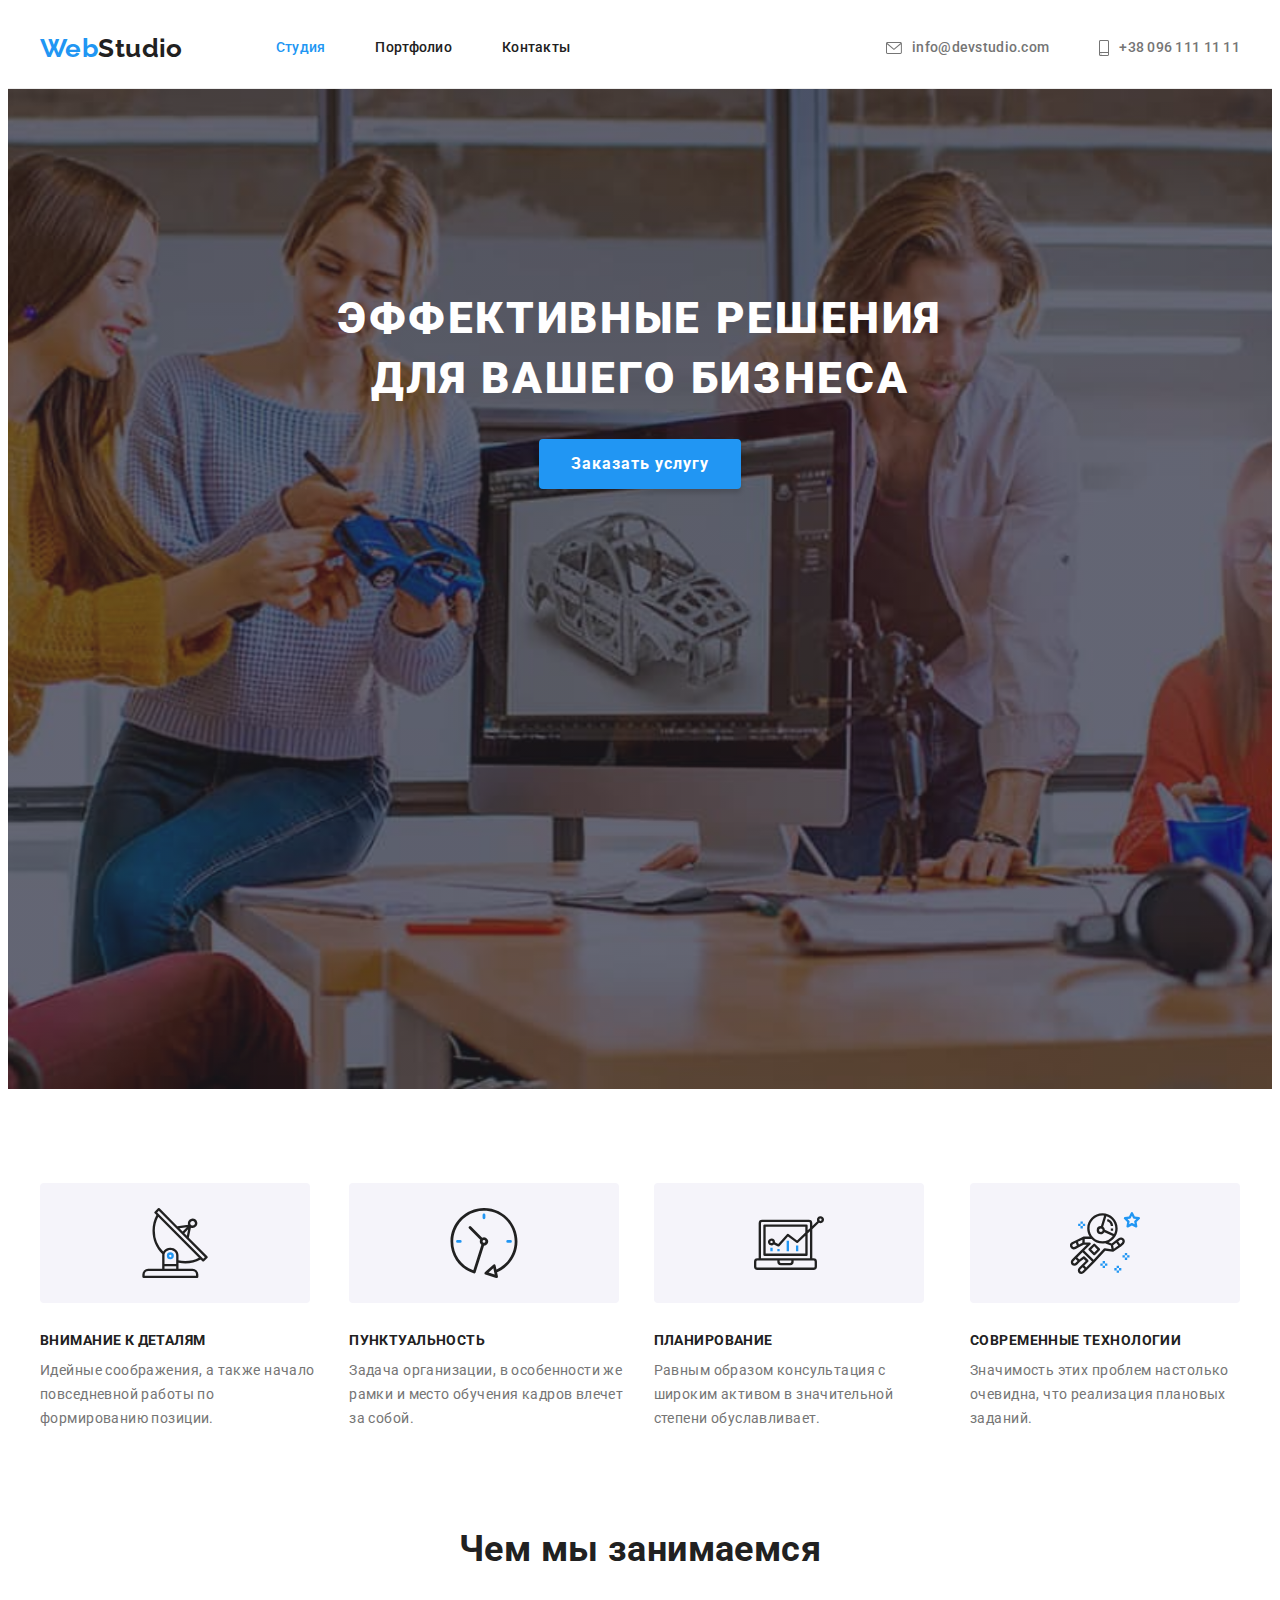
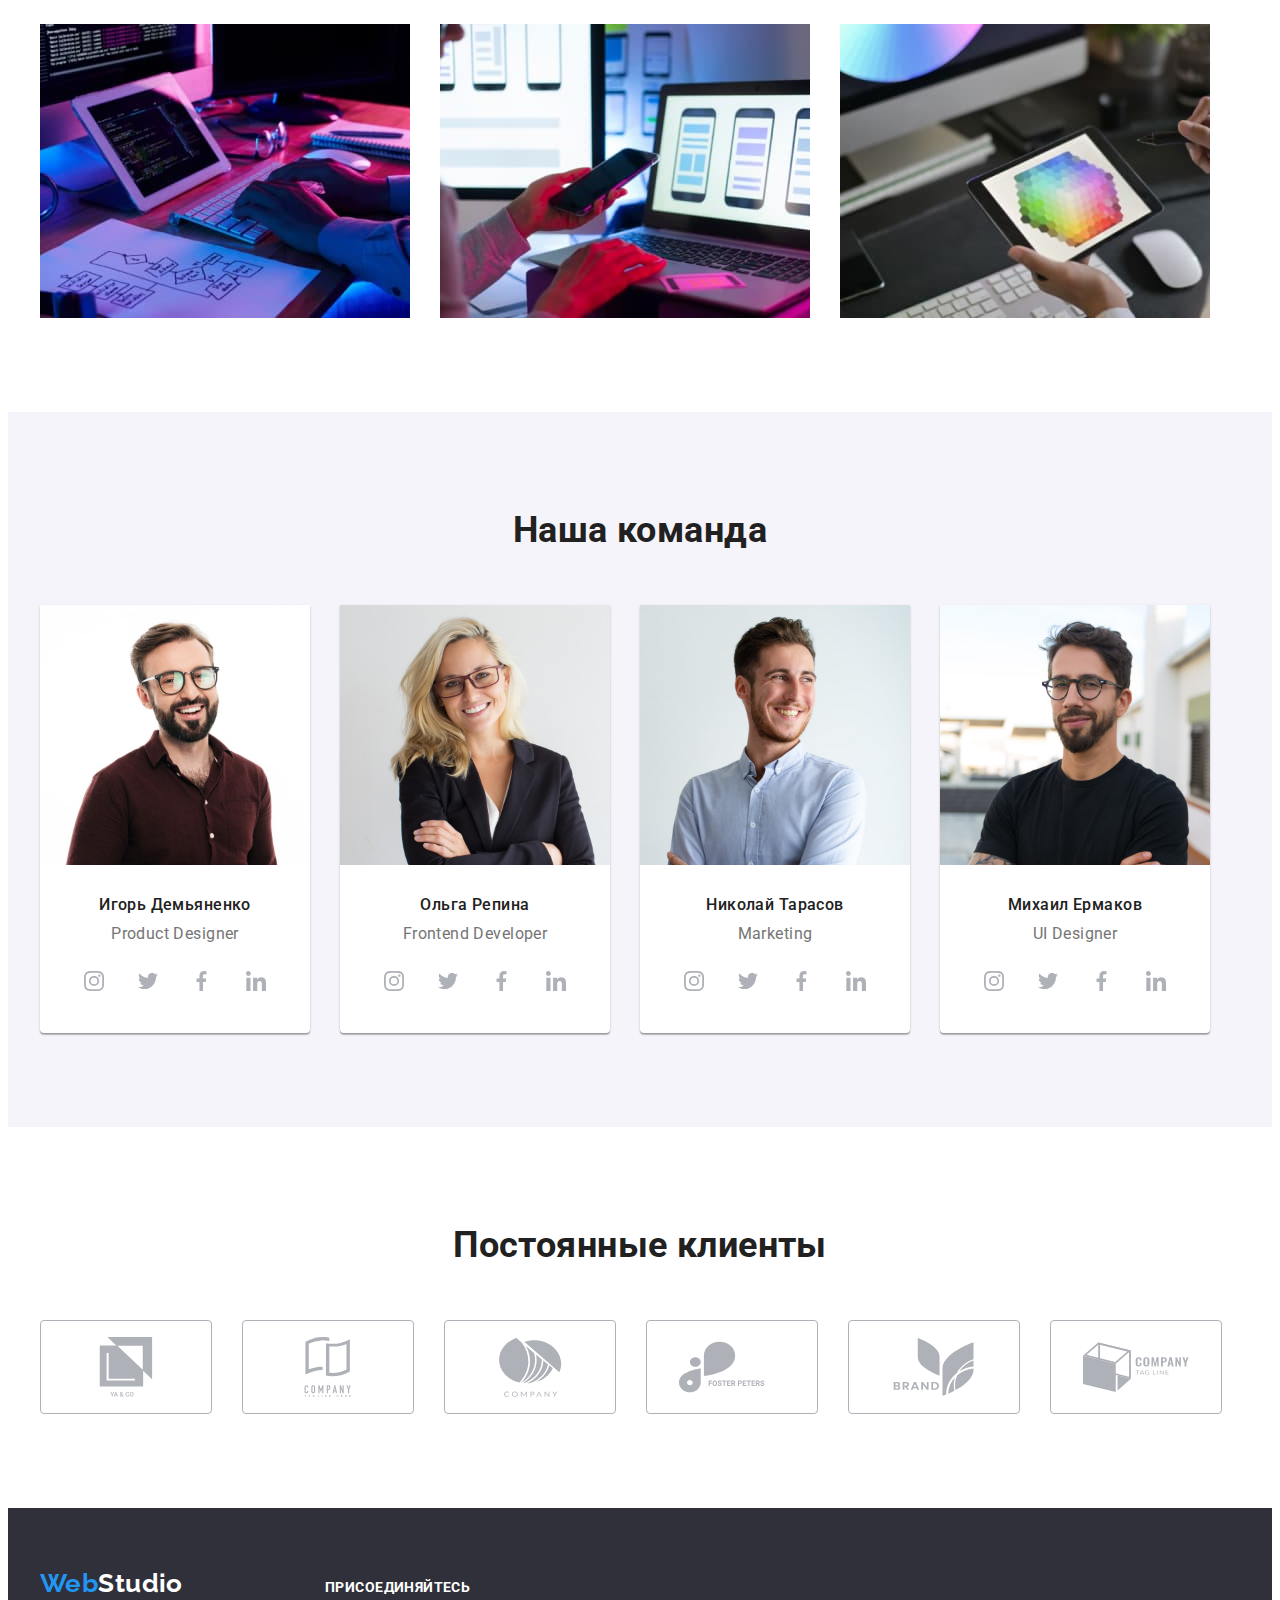
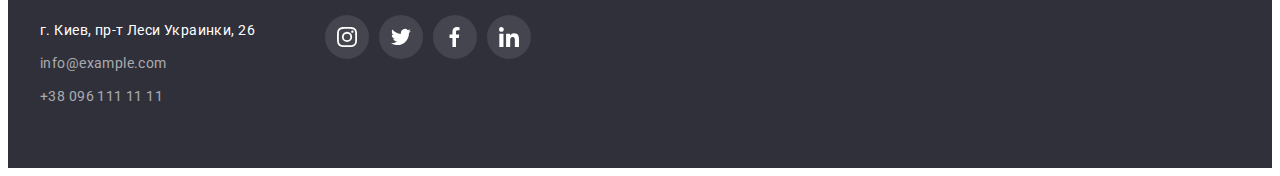
==== commit 38f1fbfb: "fix other" ====
--- a/index.html
+++ b/index.html
@@ -20,6 +20,7 @@
     <link rel="stylesheet" href="./css/styles.css" />
     <title>WebStudio</title>
   </head>
+
   <body>
     <header class="header-page">
       <div class="container header-nav">
--- a/css/styles.css
+++ b/css/styles.css
@@ -361,6 +361,9 @@
   display: flex;
   justify-content: center;
 }
+.social-item + .social-item {
+  margin-left: 10px;
+}
 
 .social-link {
   display: flex;
@@ -546,7 +549,7 @@
   border-radius: 50%;
 }
 .footer-social-icon {
- fill: var(--secondary-icon-fill);
+  fill: var(--secondary-icon-fill);
 }
 .footer-social-link:hover,
 .footer-social-link:focus {
